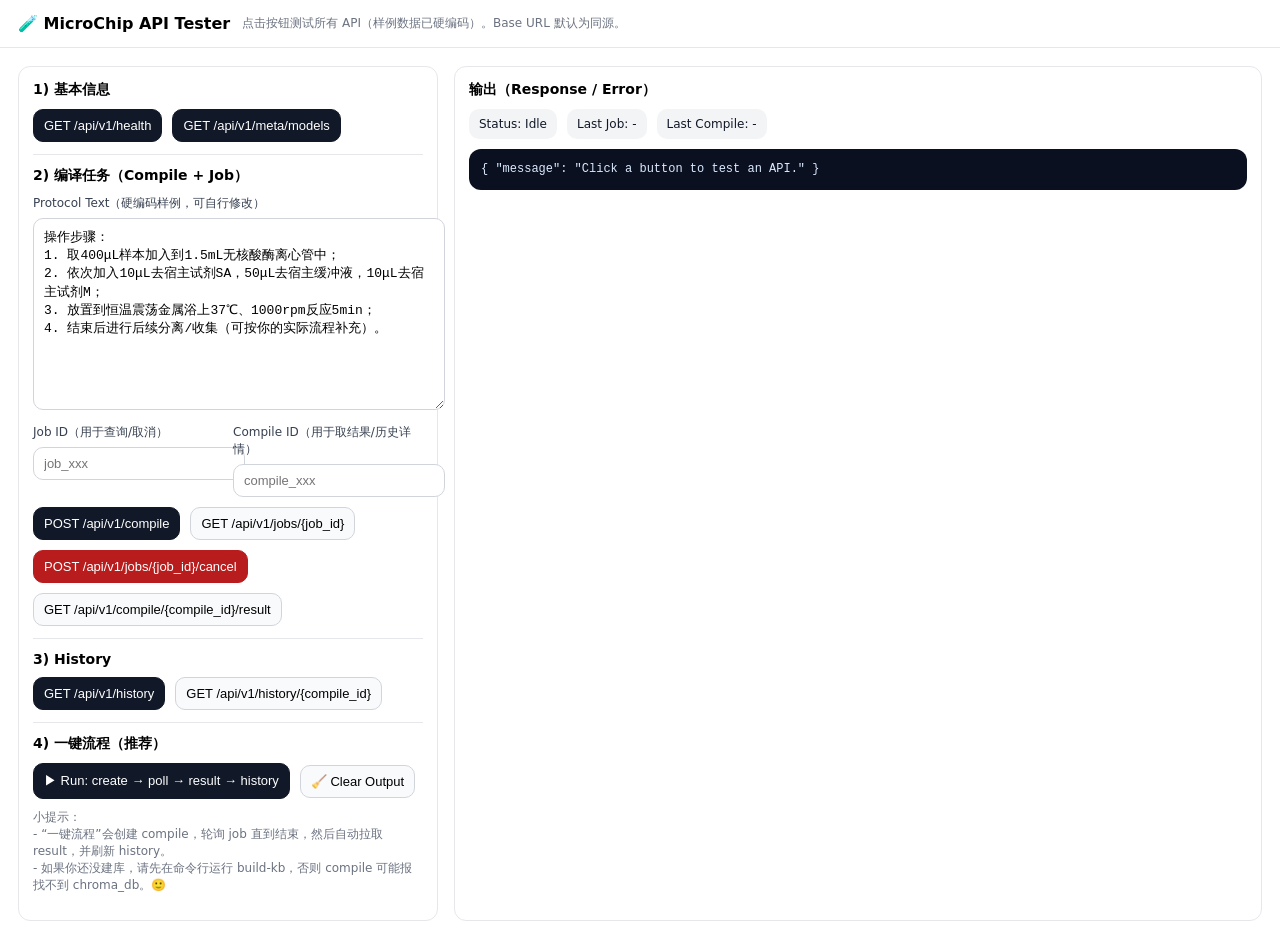
==== static/api_test.html @ 68d7e348 "Test Ver 0.1" ====
<!doctype html>
<html lang="zh-CN" data-theme="light">

<head>
    <meta charset="utf-8" />
    <meta name="viewport" content="width=device-width,initial-scale=1" />
    <title>MicroChip API Tester (MVP)</title>
    <style>
        body {
            font-family: ui-sans-serif, system-ui, -apple-system, Segoe UI, Roboto, "PingFang SC", "Hiragino Sans GB", "Microsoft Yahei", Arial;
            margin: 0;
        }

        header {
            padding: 14px 18px;
            border-bottom: 1px solid #e5e7eb;
            display: flex;
            gap: 12px;
            align-items: center;
        }

        header h1 {
            font-size: 16px;
            margin: 0;
        }

        header .hint {
            color: #6b7280;
            font-size: 12px;
        }

        main {
            padding: 18px;
            display: grid;
            grid-template-columns: 420px 1fr;
            gap: 16px;
        }

        .card {
            border: 1px solid #e5e7eb;
            border-radius: 12px;
            padding: 14px;
            background: #fff;
        }

        .card h2 {
            font-size: 14px;
            margin: 0 0 10px;
        }

        .row {
            display: flex;
            gap: 10px;
            flex-wrap: wrap;
            align-items: center;
        }

        button {
            border: 1px solid #d1d5db;
            background: #f9fafb;
            padding: 8px 10px;
            border-radius: 10px;
            cursor: pointer;
            font-size: 13px;
        }

        button.primary {
            background: #111827;
            color: #fff;
            border-color: #111827;
        }

        button.danger {
            background: #b91c1c;
            color: #fff;
            border-color: #b91c1c;
        }

        button:disabled {
            opacity: .55;
            cursor: not-allowed;
        }

        input[type="text"] {
            width: 100%;
            padding: 8px 10px;
            border: 1px solid #d1d5db;
            border-radius: 10px;
            font-size: 13px;
        }

        textarea {
            width: 100%;
            min-height: 170px;
            padding: 10px;
            border: 1px solid #d1d5db;
            border-radius: 10px;
            font-size: 13px;
            line-height: 1.4;
        }

        label {
            font-size: 12px;
            color: #374151;
            display: block;
            margin: 10px 0 6px;
        }

        pre {
            margin: 0;
            white-space: pre-wrap;
            word-break: break-word;
            font-size: 12px;
            line-height: 1.45;
            background: #0b1020;
            color: #dbeafe;
            padding: 12px;
            border-radius: 12px;
            overflow: auto;
            max-height: 70vh;
        }

        .muted {
            color: #6b7280;
            font-size: 12px;
        }

        .kv {
            font-size: 12px;
            color: #111827;
            background: #f3f4f6;
            padding: 8px 10px;
            border-radius: 10px;
        }

        .grid2 {
            display: grid;
            grid-template-columns: 1fr 1fr;
            gap: 10px;
        }

        .sep {
            height: 1px;
            background: #e5e7eb;
            margin: 12px 0;
        }
    </style>
</head>

<body>
    <header>
        <h1>🧪 MicroChip API Tester</h1>
        <div class="hint">点击按钮测试所有 API（样例数据已硬编码）。Base URL 默认为同源。</div>
    </header>

    <main>
        <!-- Left controls -->
        <section class="card">
            <h2>1) 基本信息</h2>

            <div class="row">
                <button class="primary" id="btnHealth">GET /api/v1/health</button>
                <button class="primary" id="btnMeta">GET /api/v1/meta/models</button>
            </div>

            <div class="sep"></div>

            <h2>2) 编译任务（Compile + Job）</h2>

            <label>Protocol Text（硬编码样例，可自行修改）</label>
            <textarea id="protocolText"></textarea>

            <div class="grid2">
                <div>
                    <label>Job ID（用于查询/取消）</label>
                    <input type="text" id="jobId" placeholder="job_xxx" />
                </div>
                <div>
                    <label>Compile ID（用于取结果/历史详情）</label>
                    <input type="text" id="compileId" placeholder="compile_xxx" />
                </div>
            </div>

            <div class="row" style="margin-top: 10px;">
                <button class="primary" id="btnCreateCompile">POST /api/v1/compile</button>
                <button id="btnGetJob">GET /api/v1/jobs/{job_id}</button>
                <button class="danger" id="btnCancelJob">POST /api/v1/jobs/{job_id}/cancel</button>
                <button id="btnGetResult">GET /api/v1/compile/{compile_id}/result</button>
            </div>

            <div class="sep"></div>

            <h2>3) History</h2>
            <div class="row">
                <button class="primary" id="btnHistoryList">GET /api/v1/history</button>
                <button id="btnHistoryDetail">GET /api/v1/history/{compile_id}</button>
            </div>

            <div class="sep"></div>

            <h2>4) 一键流程（推荐）</h2>
            <div class="row">
                <button class="primary" id="btnRunAll">▶ Run: create → poll → result → history</button>
                <button id="btnClearLog">🧹 Clear Output</button>
            </div>

            <p class="muted" style="margin-top: 10px;">
                小提示：<br>
                - “一键流程”会创建 compile，轮询 job 直到结束，然后自动拉取 result，并刷新 history。<br>
                - 如果你还没建库，请先在命令行运行 build-kb，否则 compile 可能报找不到 chroma_db。🙂
            </p>
        </section>

        <!-- Right output -->
        <section class="card">
            <h2>输出（Response / Error）</h2>
            <div class="row" style="margin-bottom: 10px;">
                <div class="kv">Status: <span id="statusText">Idle</span></div>
                <div class="kv">Last Job: <span id="lastJob">-</span></div>
                <div class="kv">Last Compile: <span id="lastCompile">-</span></div>
            </div>
            <pre id="output">{ "message": "Click a button to test an API." }</pre>
        </section>
    </main>

    <script>
        // -----------------------------
        // Hardcoded sample data
        // -----------------------------
        const SAMPLE_PROTOCOL = `操作步骤：
1. 取400μL样本加入到1.5mL无核酸酶离心管中；
2. 依次加入10μL去宿主试剂SA，50μL去宿主缓冲液，10μL去宿主试剂M；
3. 放置到恒温震荡金属浴上37℃、1000rpm反应5min；
4. 结束后进行后续分离/收集（可按你的实际流程补充）。`;

        // If you want to override compile request fields, change here (still hardcoded).
        // Note: models/paths/options are optional; backend defaults should use .env.
        const SAMPLE_COMPILE_REQUEST = () => ({
            protocol_text: document.getElementById('protocolText').value.trim() || SAMPLE_PROTOCOL,
            models: {},  // use backend env defaults
            paths: {},   // use backend defaults: ./chroma_db + ./data/*.md
            options: { return_draft: true, trace: true }
        });

        // -----------------------------
        // Helpers
        // -----------------------------
        const $ = (id) => document.getElementById(id);

        function setStatus(text) { $('statusText').textContent = text; }
        function setLast(jobId, compileId) {
            if (jobId) $('lastJob').textContent = jobId;
            if (compileId) $('lastCompile').textContent = compileId;
        }

        function pretty(obj) {
            return JSON.stringify(obj, null, 2);
        }

        function show(obj) {
            $('output').textContent = typeof obj === 'string' ? obj : pretty(obj);
        }

        async function request(path, options = {}) {
            const res = await fetch(path, {
                headers: { 'Content-Type': 'application/json', ...(options.headers || {}) },
                ...options,
            });

            const text = await res.text();
            const data = text ? (tryJson(text) ?? text) : null;

            if (!res.ok) {
                const msg = (data && typeof data === 'object' && (data.detail || data.error?.message)) ? (data.detail || data.error?.message) : `${res.status} ${res.statusText}`;
                const err = new Error(msg);
                err.response = data;
                err.status = res.status;
                throw err;
            }
            return data;
        }

        function tryJson(text) {
            try { return JSON.parse(text); } catch { return null; }
        }

        async function sleep(ms) { return new Promise(r => setTimeout(r, ms)); }

        // Poll job until finished (succeeded/failed/cancelled)
        async function pollJob(jobId, intervalMs = 800, timeoutMs = 120000) {
            const start = Date.now();
            while (true) {
                if (Date.now() - start > timeoutMs) {
                    throw new Error(`Polling timeout after ${Math.round(timeoutMs / 1000)}s`);
                }
                const job = await request(`/api/v1/jobs/${encodeURIComponent(jobId)}`, { method: 'GET' });
                show(job);
                const st = job.status;
                const pct = job.progress?.percent ?? 0;
                setStatus(`${st} (${pct}%) - ${job.progress?.stage || ''}`);

                if (st === 'succeeded' || st === 'failed' || st === 'cancelled') {
                    return job;
                }
                await sleep(intervalMs);
            }
        }

        // -----------------------------
        // Bind buttons
        // -----------------------------
        document.addEventListener('DOMContentLoaded', () => {
            $('protocolText').value = SAMPLE_PROTOCOL;

            $('btnHealth').onclick = async () => {
                try {
                    setStatus('Calling /health ...');
                    const data = await request('/api/v1/health');
                    setStatus('OK');
                    show(data);
                } catch (e) {
                    setStatus('Error');
                    show({ error: e.message, response: e.response || null });
                }
            };

            $('btnMeta').onclick = async () => {
                try {
                    setStatus('Calling /meta/models ...');
                    const data = await request('/api/v1/meta/models');
                    setStatus('OK');
                    show(data);
                } catch (e) {
                    setStatus('Error');
                    show({ error: e.message, response: e.response || null });
                }
            };

            $('btnCreateCompile').onclick = async () => {
                try {
                    setStatus('Creating compile job ...');
                    const payload = SAMPLE_COMPILE_REQUEST();
                    const data = await request('/api/v1/compile', { method: 'POST', body: JSON.stringify(payload) });

                    const jobId = data.job_id;
                    $('jobId').value = jobId;
                    setLast(jobId, null);

                    setStatus('Job queued');
                    show({ request: payload, response: data });
                } catch (e) {
                    setStatus('Error');
                    show({ error: e.message, response: e.response || null });
                }
            };

            $('btnGetJob').onclick = async () => {
                const jobId = $('jobId').value.trim();
                if (!jobId) return show({ error: "Please input job_id first." });

                try {
                    setStatus('Fetching job ...');
                    const data = await request(`/api/v1/jobs/${encodeURIComponent(jobId)}`);
                    setLast(jobId, data.result_ref?.id || null);

                    if (data.result_ref?.id) $('compileId').value = data.result_ref.id;

                    setStatus('OK');
                    show(data);
                } catch (e) {
                    setStatus('Error');
                    show({ error: e.message, response: e.response || null });
                }
            };

            $('btnCancelJob').onclick = async () => {
                const jobId = $('jobId').value.trim();
                if (!jobId) return show({ error: "Please input job_id first." });

                try {
                    setStatus('Cancelling job ...');
                    const data = await request(`/api/v1/jobs/${encodeURIComponent(jobId)}/cancel`, { method: 'POST', body: '{}' });
                    setStatus('Cancel requested');
                    show(data);
                } catch (e) {
                    setStatus('Error');
                    show({ error: e.message, response: e.response || null });
                }
            };

            $('btnGetResult').onclick = async () => {
                const compileId = $('compileId').value.trim();
                if (!compileId) return show({ error: "Please input compile_id first." });

                try {
                    setStatus('Fetching result ...');
                    const data = await request(`/api/v1/compile/${encodeURIComponent(compileId)}/result`);
                    setLast(null, compileId);
                    setStatus('OK');
                    show(data);
                } catch (e) {
                    setStatus('Error');
                    show({ error: e.message, response: e.response || null });
                }
            };

            $('btnHistoryList').onclick = async () => {
                try {
                    setStatus('Fetching history ...');
                    const data = await request('/api/v1/history');
                    setStatus('OK');
                    show(data);
                } catch (e) {
                    setStatus('Error');
                    show({ error: e.message, response: e.response || null });
                }
            };

            $('btnHistoryDetail').onclick = async () => {
                const compileId = $('compileId').value.trim();
                if (!compileId) return show({ error: "Please input compile_id first." });

                try {
                    setStatus('Fetching history detail ...');
                    const data = await request(`/api/v1/history/${encodeURIComponent(compileId)}`);
                    setStatus('OK');
                    show(data);
                } catch (e) {
                    setStatus('Error');
                    show({ error: e.message, response: e.response || null });
                }
            };

            $('btnRunAll').onclick = async () => {
                try {
                    setStatus('RunAll: creating job ...');

                    // 1) create compile
                    const payload = SAMPLE_COMPILE_REQUEST();
                    const created = await request('/api/v1/compile', { method: 'POST', body: JSON.stringify(payload) });
                    const jobId = created.job_id;
                    $('jobId').value = jobId;
                    setLast(jobId, null);
                    show({ step: 'create', request: payload, response: created });

                    // 2) poll job
                    setStatus('RunAll: polling job ...');
                    const job = await pollJob(jobId, 800, 180000);
                    const compileId = job.result_ref?.id;
                    if (compileId) {
                        $('compileId').value = compileId;
                        setLast(jobId, compileId);
                    }

                    // 3) fetch result if succeeded
                    if (job.status === 'succeeded' && compileId) {
                        setStatus('RunAll: fetching result ...');
                        const result = await request(`/api/v1/compile/${encodeURIComponent(compileId)}/result`);
                        show({ step: 'result', compile_id: compileId, result });
                    } else {
                        show({ step: 'job_finished', job });
                    }

                    // 4) fetch history
                    setStatus('RunAll: fetching history ...');
                    const history = await request('/api/v1/history');
                    setStatus('RunAll: done ✅');
                    show({ step: 'history', history });

                } catch (e) {
                    setStatus('Error');
                    show({ error: e.message, response: e.response || null });
                }
            };

            $('btnClearLog').onclick = () => {
                setStatus('Idle');
                setLast('-', '-');
                show({ message: 'Cleared output.' });
            };
        });
    </script>
</body>

</html>
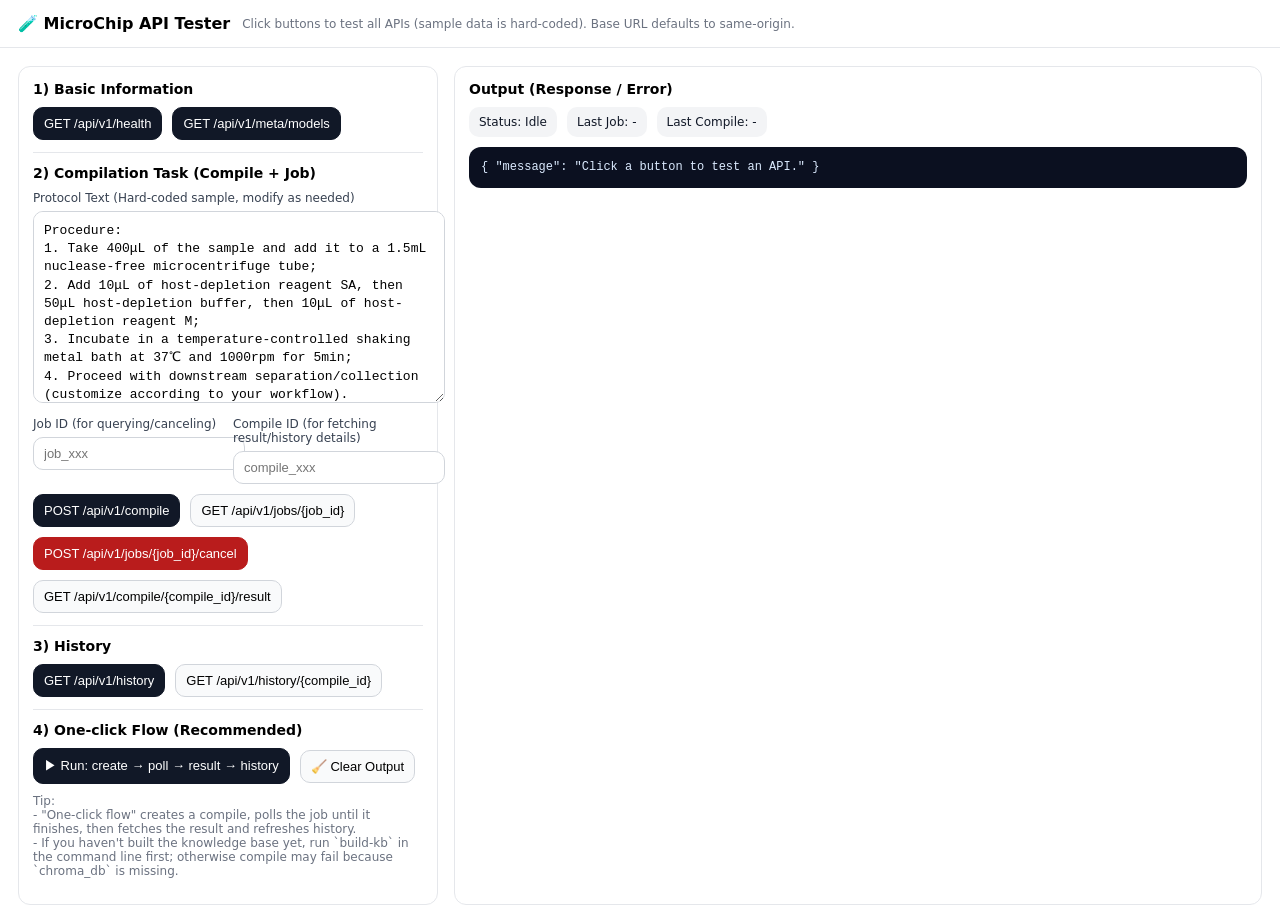
==== commit da0bed8c: "Test Ver 0.5" ====
--- a/static/api_test.html
+++ b/static/api_test.html
@@ -150,13 +150,13 @@
 <body>
     <header>
         <h1>🧪 MicroChip API Tester</h1>
-        <div class="hint">点击按钮测试所有 API（样例数据已硬编码）。Base URL 默认为同源。</div>
+        <div class="hint">Click buttons to test all APIs (sample data is hard-coded). Base URL defaults to same-origin.</div>
     </header>
 
     <main>
         <!-- Left controls -->
         <section class="card">
-            <h2>1) 基本信息</h2>
+            <h2>1) Basic Information</h2>
 
             <div class="row">
                 <button class="primary" id="btnHealth">GET /api/v1/health</button>
@@ -165,18 +165,18 @@
 
             <div class="sep"></div>
 
-            <h2>2) 编译任务（Compile + Job）</h2>
-
-            <label>Protocol Text（硬编码样例，可自行修改）</label>
+            <h2>2) Compilation Task (Compile + Job)</h2>
+
+            <label>Protocol Text (Hard-coded sample, modify as needed)</label>
             <textarea id="protocolText"></textarea>
 
             <div class="grid2">
                 <div>
-                    <label>Job ID（用于查询/取消）</label>
+                    <label>Job ID (for querying/canceling)</label>
                     <input type="text" id="jobId" placeholder="job_xxx" />
                 </div>
                 <div>
-                    <label>Compile ID（用于取结果/历史详情）</label>
+                    <label>Compile ID (for fetching result/history details)</label>
                     <input type="text" id="compileId" placeholder="compile_xxx" />
                 </div>
             </div>
@@ -198,22 +198,22 @@
 
             <div class="sep"></div>
 
-            <h2>4) 一键流程（推荐）</h2>
+            <h2>4) One-click Flow (Recommended)</h2>
             <div class="row">
                 <button class="primary" id="btnRunAll">▶ Run: create → poll → result → history</button>
                 <button id="btnClearLog">🧹 Clear Output</button>
             </div>
 
             <p class="muted" style="margin-top: 10px;">
-                小提示：<br>
-                - “一键流程”会创建 compile，轮询 job 直到结束，然后自动拉取 result，并刷新 history。<br>
-                - 如果你还没建库，请先在命令行运行 build-kb，否则 compile 可能报找不到 chroma_db。🙂
+                Tip:<br>
+                - "One-click flow" creates a compile, polls the job until it finishes, then fetches the result and refreshes history.<br>
+                - If you haven't built the knowledge base yet, run `build-kb` in the command line first; otherwise compile may fail because `chroma_db` is missing.
             </p>
         </section>
 
         <!-- Right output -->
         <section class="card">
-            <h2>输出（Response / Error）</h2>
+            <h2>Output (Response / Error)</h2>
             <div class="row" style="margin-bottom: 10px;">
                 <div class="kv">Status: <span id="statusText">Idle</span></div>
                 <div class="kv">Last Job: <span id="lastJob">-</span></div>
@@ -227,11 +227,11 @@
         // -----------------------------
         // Hardcoded sample data
         // -----------------------------
-        const SAMPLE_PROTOCOL = `操作步骤：
-1. 取400μL样本加入到1.5mL无核酸酶离心管中；
-2. 依次加入10μL去宿主试剂SA，50μL去宿主缓冲液，10μL去宿主试剂M；
-3. 放置到恒温震荡金属浴上37℃、1000rpm反应5min；
-4. 结束后进行后续分离/收集（可按你的实际流程补充）。`;
+        const SAMPLE_PROTOCOL = `Procedure:
+1. Take 400μL of the sample and add it to a 1.5mL nuclease-free microcentrifuge tube;
+2. Add 10μL of host-depletion reagent SA, then 50μL host-depletion buffer, then 10μL of host-depletion reagent M;
+3. Incubate in a temperature-controlled shaking metal bath at 37℃ and 1000rpm for 5min;
+4. Proceed with downstream separation/collection (customize according to your workflow).`;
 
         // If you want to override compile request fields, change here (still hardcoded).
         // Note: models/paths/options are optional; backend defaults should use .env.
